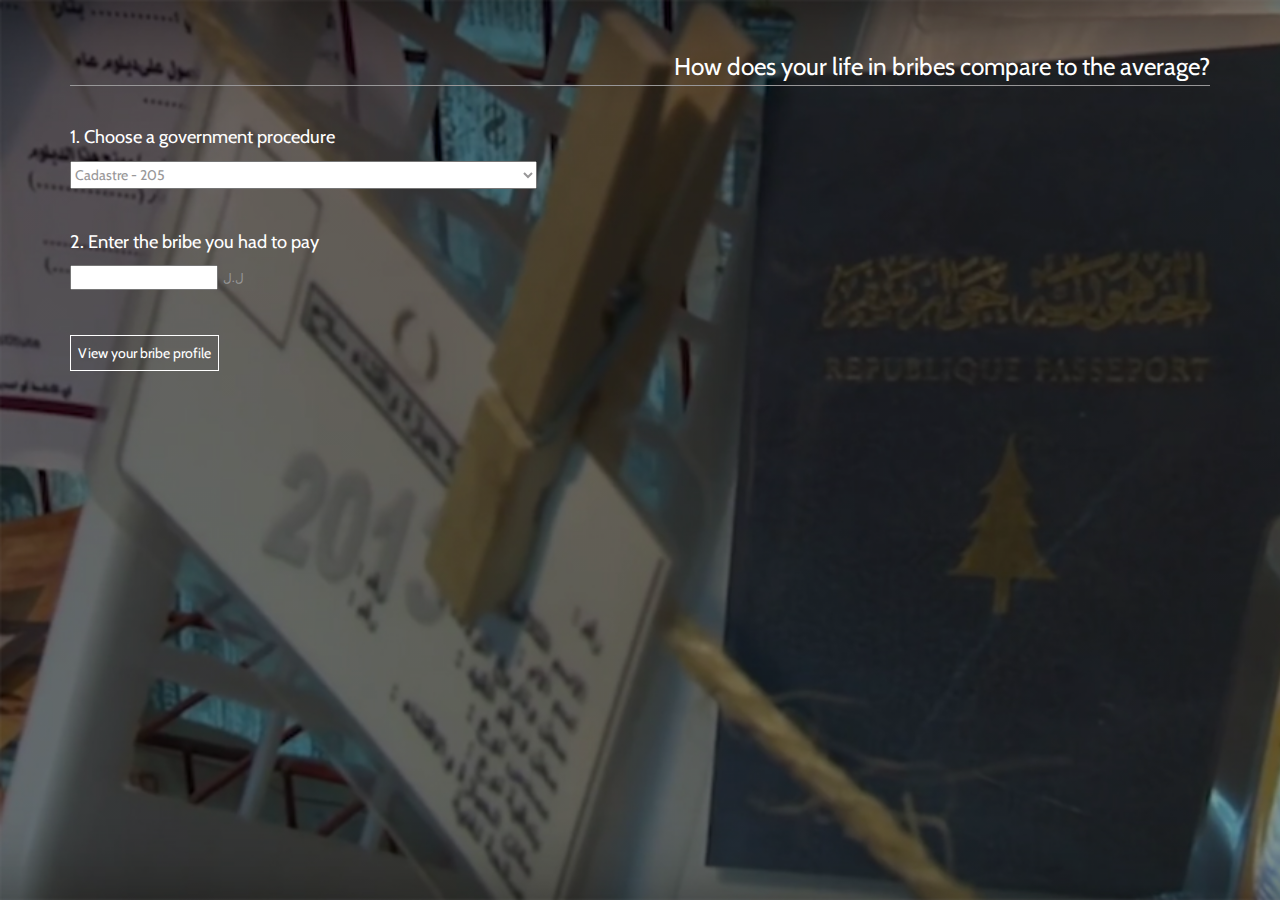
==== profile.html @ c9889b2f "backup profile builder" ====
<!DOCTYPE html>
<html xmlns="http://www.w3.org/1999/xhtml">
<head>
  <meta http-equiv="Content-Type" content="text/html; charset=utf-8" />
  <meta name="viewport" content="width=device-width, initial-scale=1, maximum-scale=1">
  <title>Calculate your bribe profile</title>
  <!-- bower --> 
  <script src="bower_components/jquery/dist/jquery.min.js"></script>
  <script src="bower_components/d3/d3.min.js"></script>
  <script src="bower_components/jquery-countTo/jquery.countTo.js"></script>
  <script src="bower_components/bootstrap/dist/js/bootstrap.min.js"></script>
  <link href='bower_components/bootstrap/dist/css/bootstrap.min.css' rel='stylesheet'/>
  <script src="bower_components/waypoints/lib/jquery.waypoints.min.js"></script>
  <script src="bower_components/waypoints/lib/shortcuts/sticky.min.js"></script>
  <link href='css/style.min.css' rel='stylesheet'/>
</head>
<body>
  <section class="section fullHeight" id="breakdown">
    <div class="container">
      <div class="row">
        <div class="col-md-12">
        <h3>How does your life in bribes compare to the average?</h3>
        
        <h4>1. Choose a government procedure</h4>
        <div id="procedure"></div>

        <h4>2. Enter the bribe you had to pay </h4>
        <input type="number" id="userBribeAmount" min="0"></input>
        <label for="bribeAmount">ل.ل</label>

        <div class="tabulate">  
<!--           <a class="btn reportButton" id="addAnotherBribe" tabindex=0>Add another bribe to your profile</a> -->
          <a class="btn reportButton" id="viewProfile" tabindex=0>View your bribe profile</a> 
        </div>

        </div>
      </div>
    </div>
  </section>
<script src="js/profile.js"></script>
</body>
</html>
---- css/style.min.css ----
@import "https://fonts.googleapis.com/css?family=Sorts+Mill+Goudy|Cabin:400,400italic";@import url(profile.min.css);html,body,div,span,applet,object,iframe,h1,h2,h3,h4,h5,h6,p,blockquote,pre,a,abbr,acronym,address,big,cite,code,del,dfn,em,img,ins,kbd,q,s,samp,small,strike,strong,sub,sup,tt,var,b,u,i,center,dl,dt,dd,ol,ul,li,fieldset,form,label,legend,table,caption,tbody,tfoot,thead,tr,th,td,article,aside,canvas,details,embed,figure,figcaption,footer,header,hgroup,menu,nav,output,ruby,section,summary,time,mark,audio,video{margin:0;padding:0;border:0;font-size:100%;font:inherit;vertical-align:baseline}article,aside,details,figcaption,figure,footer,header,hgroup,menu,nav,section{display:block}body{line-height:1}ol,ul{list-style:none}blockquote,q{quotes:none}blockquote:before,blockquote:after,q:before,q:after{content:'';content:none}table{border-collapse:collapse;border-spacing:0}.serif{font-family:'Sorts Mill Goudy',serif}.sansSerif{font-family:Cabin,sans-serif}.italic{font-style:italic}body{margin:0;color:#686868;line-height:1.5;font-size:16px;font-family:Cabin,sans-serif}h1{color:#d91f2b;font-size:4em;margin:0;text-align:center;font-family:'Sorts Mill Goudy',serif}h2{color:#686868;font-size:3em;font-weight:700;text-align:center;font-style:italic;margin-top:0;font-family:'Sorts Mill Goudy',serif;line-height:1}p{padding-bottom:1em}.stuck{margin:0;height:auto;position:fixed;top:0;z-index:10000;padding-top:2em}.table,#runningTotal{font-size:.6em;margin-left:2em;color:#b1b1b1}#runningTotal{padding-left:.5em}.table>tbody>tr>td,.table>tbody>tr>th,.table>tfoot>tr>td,.table>tfoot>tr>th,.table>thead>tr>td,.table>thead>tr>th{border-color:#cbcacb}table.hidden{display:none}table.visible{display:inline}.fullHeight{height:100vh!important}.parent{position:relative!important}.child{position:absolute!important;top:50%!important;left:50%!important;transform:translate(-50%,-50%)!important}#stage-birth h2,#stage-school h2,#stage-university h2,#stage-workingLife h2,#stage-familyLife h2,#stage-retirement h2{margin-bottom:0;text-align:right;font-size:1.5em;padding-top:2em}section#hero{background-image:linear-gradient(rgba(0,0,0,.6),rgba(0,0,0,.6)),url(../assets/hero.jpg);background-size:cover;position:relative;color:#fff!important}section#breakdown{background-image:linear-gradient(rgba(0,0,0,.4),rgba(0,0,0,.4)),url(../assets/breakdown.jpg);background-size:cover;position:relative;color:#fff!important}section#hero p.small{color:#fff!important;font-size:75%;padding-top:1em;font-style:italic}div.lead{font-size:1.5em;padding:1em;margin:0 auto;text-align:center}section div{font-size:1.15em;text-align:justify}table#table-breakdown{font-size:.25em}section#methodology{background:#686868;color:#fff}section#methodology h3,section#breakdown h3{color:#fff;text-align:right;margin-top:2em}section#methodology p{font-size:.6em}section.report{background:#d91f2b;color:#fff;padding:4em 0 6em 0;text-align:center}section.report h2{font-size:2em;color:#fff}section.report h3{font-size:1em;font-weight:400;font-style:italic;text-align:center}div.report-buttons{margin:0 auto;text-align:center}a.reportButton,a.methodologyButton{border:1px solid #fff;display:inline-block;padding:1em 3em;background:#d91f2b;color:#fff;margin:1em;font-size:.75em;font-family:Cabin,sans-serif;text-decoration:none}a.reportButton:hover,a.reportButton:focus,a.reportButton:active,a.methodologyButton:hover,a.methodologyButton:focus,a.methodologyButton:active{background:#fff;color:#d91f2b}footer{background:#d91f2b;padding:1em;color:#fff}.birth,.school,.university,.workingLife,.familyLife,.retirement{opacity:0}.invisible{border:none}@media (max-width:768px){h1{font-size:3em}h2{font-size:2em}div.lead{width:100%;font-size:1.25em;font-weight:700;padding:0}.child{width:90%}div.inner p{font-size:14px}div.lead .small{font-size:100%}div.inner{width:initial}section div{padding:initial;font-size:1em}section div.child{padding:0;top:40%!important}div.report-buttons{padding-top:0}section.report h2,section.report h3{margin-bottom:0}}@media (min-width:768px){div.inner p{font-size:1em}}
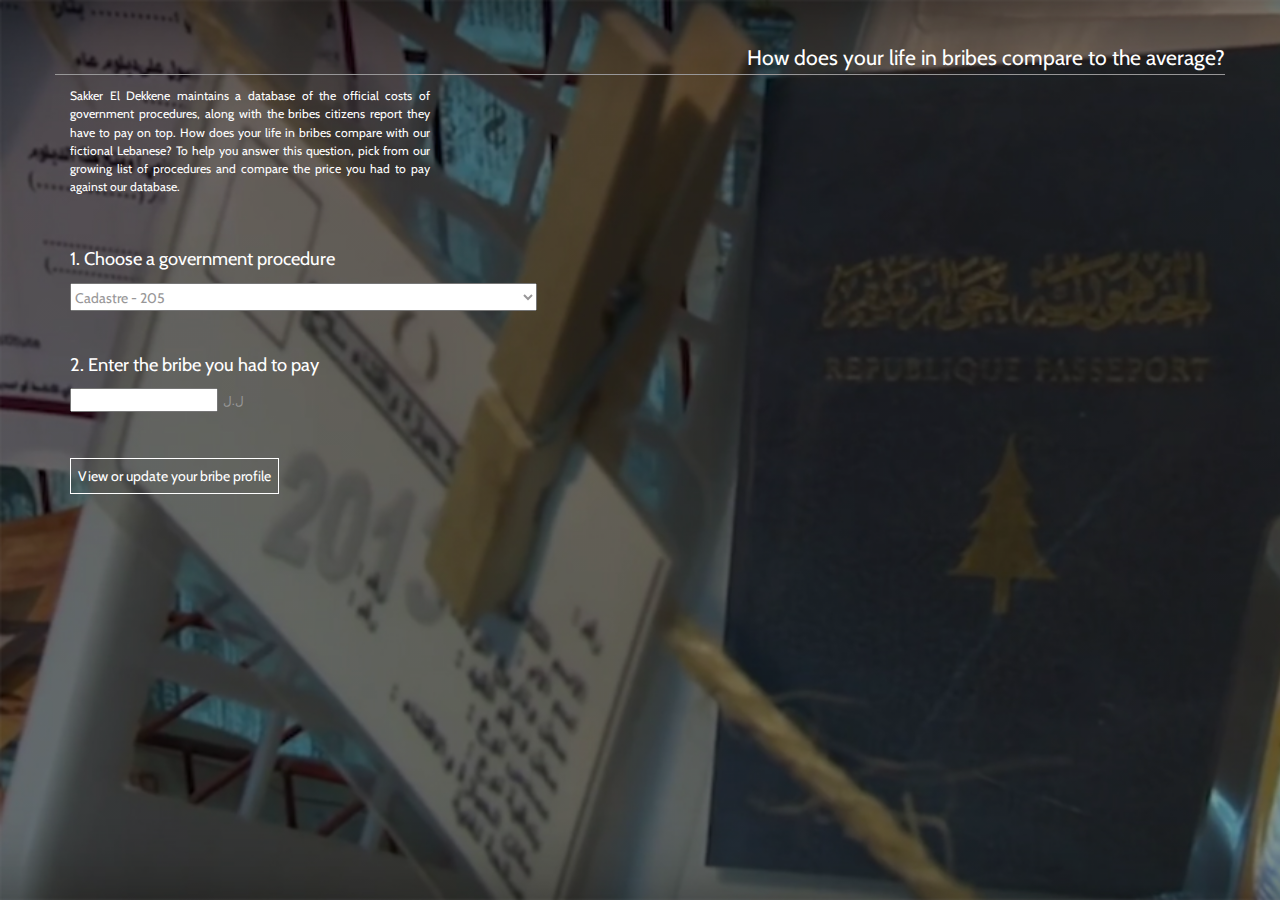
==== commit b278900f: "donut chart to compare bribe paid with actual" ====
--- a/profile.html
+++ b/profile.html
@@ -6,6 +6,16 @@
   <title>Calculate your bribe profile</title>
   <!-- bower --> 
   <script src="bower_components/jquery/dist/jquery.min.js"></script>
+
+  <!-- D3 --> 
+  <script src="bower_components/d3/d3.min.js"></script>
+
+  <!-- Load c3.css -->
+  <link href="bower_components/c3/c3.min.css" rel="stylesheet" type="text/css">
+
+  <!-- Load c3.js -->
+  <script src="bower_components/c3/c3.min.js"></script>
+
   <script src="bower_components/d3/d3.min.js"></script>
   <script src="bower_components/jquery-countTo/jquery.countTo.js"></script>
   <script src="bower_components/bootstrap/dist/js/bootstrap.min.js"></script>
@@ -18,20 +28,25 @@
   <section class="section fullHeight" id="breakdown">
     <div class="container">
       <div class="row">
-        <div class="col-md-12">
         <h3>How does your life in bribes compare to the average?</h3>
-        
-        <h4>1. Choose a government procedure</h4>
-        <div id="procedure"></div>
+        <div class="col-md-4">
 
-        <h4>2. Enter the bribe you had to pay </h4>
-        <input type="number" id="userBribeAmount" min="0"></input>
-        <label for="bribeAmount">ل.ل</label>
+          <p>Sakker El Dekkene maintains a database of the official costs of government procedures, along with the bribes citizens report they have to pay on top. How does your life in bribes compare with our fictional Lebanese? To help you answer this question, pick from our growing list of procedures and compare the price you had to pay against our database. </p>
 
-        <div class="tabulate">  
-<!--           <a class="btn reportButton" id="addAnotherBribe" tabindex=0>Add another bribe to your profile</a> -->
-          <a class="btn reportButton" id="viewProfile" tabindex=0>View your bribe profile</a> 
+          <h4>1. Choose a government procedure</h4>
+          <div id="procedure"></div>
+
+          <h4>2. Enter the bribe you had to pay </h4>
+          <input type="number" id="userBribeAmount" min="0"></input>
+          <label for="bribeAmount">ل.ل</label>
+
+          <div class="tabulate">  
+            <!-- <a class="btn reportButton" id="addAnotherBribe" tabindex=0>Add another bribe to your profile</a> -->
+            <a class="btn reportButton" id="viewProfile" tabindex=0>View or update your bribe profile</a> 
+          </div>
         </div>
+        <div class="col-md-8" id="visContain">
+          <div id="vis"></div>
 
         </div>
       </div>
--- a/bower_components/c3/c3.min.css
+++ b/bower_components/c3/c3.min.css
@@ -0,0 +1 @@
+.c3 svg{font:10px sans-serif}.c3 line,.c3 path{fill:none;stroke:#000}.c3 text{-webkit-user-select:none;-moz-user-select:none;user-select:none}.c3-bars path,.c3-event-rect,.c3-legend-item-tile,.c3-xgrid-focus,.c3-ygrid{shape-rendering:crispEdges}.c3-chart-arc path{stroke:#fff}.c3-chart-arc text{fill:#fff;font-size:13px}.c3-grid line{stroke:#aaa}.c3-grid text{fill:#aaa}.c3-xgrid,.c3-ygrid{stroke-dasharray:3 3}.c3-text.c3-empty{fill:gray;font-size:2em}.c3-line{stroke-width:1px}.c3-circle._expanded_{stroke-width:1px;stroke:#fff}.c3-selected-circle{fill:#fff;stroke-width:2px}.c3-bar{stroke-width:0}.c3-bar._expanded_{fill-opacity:.75}.c3-target.c3-focused{opacity:1}.c3-target.c3-focused path.c3-line,.c3-target.c3-focused path.c3-step{stroke-width:2px}.c3-target.c3-defocused{opacity:.3!important}.c3-region{fill:#4682b4;fill-opacity:.1}.c3-brush .extent{fill-opacity:.1}.c3-legend-item{font-size:12px}.c3-legend-item-hidden{opacity:.15}.c3-legend-background{opacity:.75;fill:#fff;stroke:#d3d3d3;stroke-width:1}.c3-tooltip-container{z-index:10}.c3-tooltip{border-collapse:collapse;border-spacing:0;background-color:#fff;empty-cells:show;-webkit-box-shadow:7px 7px 12px -9px #777;-moz-box-shadow:7px 7px 12px -9px #777;box-shadow:7px 7px 12px -9px #777;opacity:.9}.c3-tooltip tr{border:1px solid #CCC}.c3-tooltip th{background-color:#aaa;font-size:14px;padding:2px 5px;text-align:left;color:#FFF}.c3-tooltip td{font-size:13px;padding:3px 6px;background-color:#fff;border-left:1px dotted #999}.c3-tooltip td>span{display:inline-block;width:10px;height:10px;margin-right:6px}.c3-tooltip td.value{text-align:right}.c3-area{stroke-width:0;opacity:.2}.c3-chart-arcs-title{dominant-baseline:middle;font-size:1.3em}.c3-chart-arcs .c3-chart-arcs-background{fill:#e0e0e0;stroke:none}.c3-chart-arcs .c3-chart-arcs-gauge-unit{fill:#000;font-size:16px}.c3-chart-arcs .c3-chart-arcs-gauge-max,.c3-chart-arcs .c3-chart-arcs-gauge-min{fill:#777}.c3-chart-arc .c3-gauge-value{fill:#000}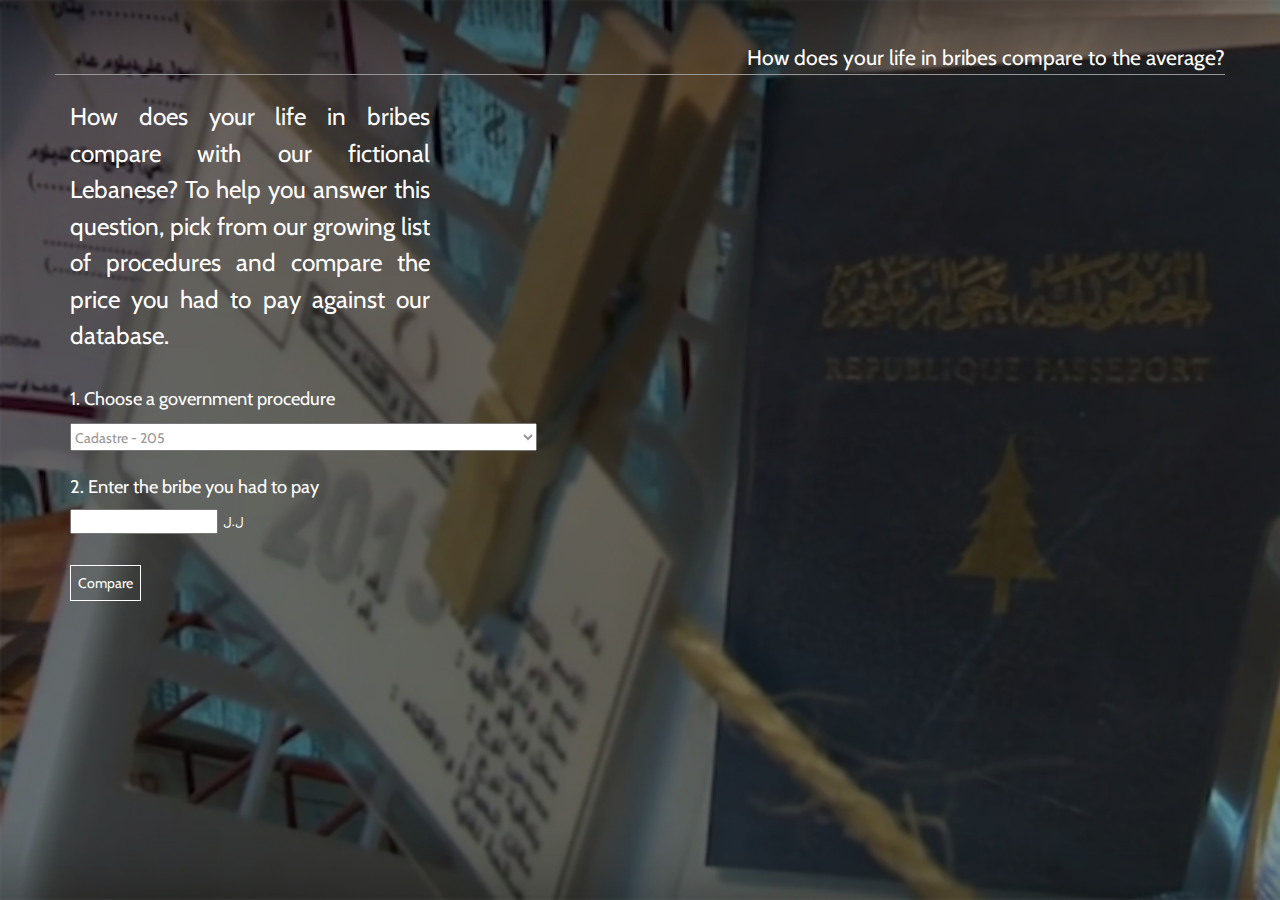
==== commit 942329f1: "fixing scroll up bug" ====
--- a/profile.html
+++ b/profile.html
@@ -31,7 +31,7 @@
         <h3>How does your life in bribes compare to the average?</h3>
         <div class="col-md-4">
 
-          <p>Sakker El Dekkene maintains a database of the official costs of government procedures, along with the bribes citizens report they have to pay on top. How does your life in bribes compare with our fictional Lebanese? To help you answer this question, pick from our growing list of procedures and compare the price you had to pay against our database. </p>
+          <p>How does your life in bribes compare with our fictional Lebanese? To help you answer this question, pick from our growing list of procedures and compare the price you had to pay against our database. </p>
 
           <h4>1. Choose a government procedure</h4>
           <div id="procedure"></div>
@@ -42,7 +42,7 @@
 
           <div class="tabulate">  
             <!-- <a class="btn reportButton" id="addAnotherBribe" tabindex=0>Add another bribe to your profile</a> -->
-            <a class="btn reportButton" id="viewProfile" tabindex=0>View or update your bribe profile</a> 
+            <a class="btn reportButton" id="viewProfile" tabindex=0>Compare</a> 
           </div>
         </div>
         <div class="col-md-8" id="visContain">
--- a/css/style.min.css
+++ b/css/style.min.css
@@ -1 +1 @@
-@import "https://fonts.googleapis.com/css?family=Sorts+Mill+Goudy|Cabin:400,400italic";@import url(profile.min.css);html,body,div,span,applet,object,iframe,h1,h2,h3,h4,h5,h6,p,blockquote,pre,a,abbr,acronym,address,big,cite,code,del,dfn,em,img,ins,kbd,q,s,samp,small,strike,strong,sub,sup,tt,var,b,u,i,center,dl,dt,dd,ol,ul,li,fieldset,form,label,legend,table,caption,tbody,tfoot,thead,tr,th,td,article,aside,canvas,details,embed,figure,figcaption,footer,header,hgroup,menu,nav,output,ruby,section,summary,time,mark,audio,video{margin:0;padding:0;border:0;font-size:100%;font:inherit;vertical-align:baseline}article,aside,details,figcaption,figure,footer,header,hgroup,menu,nav,section{display:block}body{line-height:1}ol,ul{list-style:none}blockquote,q{quotes:none}blockquote:before,blockquote:after,q:before,q:after{content:'';content:none}table{border-collapse:collapse;border-spacing:0}.serif{font-family:'Sorts Mill Goudy',serif}.sansSerif{font-family:Cabin,sans-serif}.italic{font-style:italic}body{margin:0;color:#686868;line-height:1.5;font-size:16px;font-family:Cabin,sans-serif}h1{color:#d91f2b;font-size:4em;margin:0;text-align:center;font-family:'Sorts Mill Goudy',serif}h2{color:#686868;font-size:3em;font-weight:700;text-align:center;font-style:italic;margin-top:0;font-family:'Sorts Mill Goudy',serif;line-height:1}p{padding-bottom:1em}.stuck{margin:0;height:auto;position:fixed;top:0;z-index:10000;padding-top:2em}.table,#runningTotal{font-size:.6em;margin-left:2em;color:#b1b1b1}#runningTotal{padding-left:.5em}.table>tbody>tr>td,.table>tbody>tr>th,.table>tfoot>tr>td,.table>tfoot>tr>th,.table>thead>tr>td,.table>thead>tr>th{border-color:#cbcacb}table.hidden{display:none}table.visible{display:inline}.fullHeight{height:100vh!important}.parent{position:relative!important}.child{position:absolute!important;top:50%!important;left:50%!important;transform:translate(-50%,-50%)!important}#stage-birth h2,#stage-school h2,#stage-university h2,#stage-workingLife h2,#stage-familyLife h2,#stage-retirement h2{margin-bottom:0;text-align:right;font-size:1.5em;padding-top:2em}section#hero{background-image:linear-gradient(rgba(0,0,0,.6),rgba(0,0,0,.6)),url(../assets/hero.jpg);background-size:cover;position:relative;color:#fff!important}section#breakdown{background-image:linear-gradient(rgba(0,0,0,.4),rgba(0,0,0,.4)),url(../assets/breakdown.jpg);background-size:cover;position:relative;color:#fff!important}section#hero p.small{color:#fff!important;font-size:75%;padding-top:1em;font-style:italic}div.lead{font-size:1.5em;padding:1em;margin:0 auto;text-align:center}section div{font-size:1.15em;text-align:justify}table#table-breakdown{font-size:.25em}section#methodology{background:#686868;color:#fff}section#methodology h3,section#breakdown h3{color:#fff;text-align:right;margin-top:2em}section#methodology p{font-size:.6em}section.report{background:#d91f2b;color:#fff;padding:4em 0 6em 0;text-align:center}section.report h2{font-size:2em;color:#fff}section.report h3{font-size:1em;font-weight:400;font-style:italic;text-align:center}div.report-buttons{margin:0 auto;text-align:center}a.reportButton,a.methodologyButton{border:1px solid #fff;display:inline-block;padding:1em 3em;background:#d91f2b;color:#fff;margin:1em;font-size:.75em;font-family:Cabin,sans-serif;text-decoration:none}a.reportButton:hover,a.reportButton:focus,a.reportButton:active,a.methodologyButton:hover,a.methodologyButton:focus,a.methodologyButton:active{background:#fff;color:#d91f2b}footer{background:#d91f2b;padding:1em;color:#fff}.birth,.school,.university,.workingLife,.familyLife,.retirement{opacity:0}.invisible{border:none}@media (max-width:768px){h1{font-size:3em}h2{font-size:2em}div.lead{width:100%;font-size:1.25em;font-weight:700;padding:0}.child{width:90%}div.inner p{font-size:14px}div.lead .small{font-size:100%}div.inner{width:initial}section div{padding:initial;font-size:1em}section div.child{padding:0;top:40%!important}div.report-buttons{padding-top:0}section.report h2,section.report h3{margin-bottom:0}}@media (min-width:768px){div.inner p{font-size:1em}}+@import "https://fonts.googleapis.com/css?family=Sorts+Mill+Goudy|Cabin:400,400italic";@import url(profile.min.css);html,body,div,span,applet,object,iframe,h1,h2,h3,h4,h5,h6,p,blockquote,pre,a,abbr,acronym,address,big,cite,code,del,dfn,em,img,ins,kbd,q,s,samp,small,strike,strong,sub,sup,tt,var,b,u,i,center,dl,dt,dd,ol,ul,li,fieldset,form,label,legend,table,caption,tbody,tfoot,thead,tr,th,td,article,aside,canvas,details,embed,figure,figcaption,footer,header,hgroup,menu,nav,output,ruby,section,summary,time,mark,audio,video{margin:0;padding:0;border:0;font-size:100%;font:inherit;vertical-align:baseline}article,aside,details,figcaption,figure,footer,header,hgroup,menu,nav,section{display:block}body{line-height:1}ol,ul{list-style:none}blockquote,q{quotes:none}blockquote:before,blockquote:after,q:before,q:after{content:'';content:none}table{border-collapse:collapse;border-spacing:0}.serif{font-family:'Sorts Mill Goudy',serif}.sansSerif{font-family:Cabin,sans-serif}.italic{font-style:italic}body{margin:0;color:#686868;line-height:1.5;font-size:16px;font-family:Cabin,sans-serif}h1{color:#d91f2b;font-size:4em;margin:0;text-align:center;font-family:'Sorts Mill Goudy',serif}h2{color:#686868;font-size:3em;font-weight:700;text-align:center;font-style:italic;margin-top:0;font-family:'Sorts Mill Goudy',serif;line-height:1}p{padding-bottom:.5em}.stuck{margin:0;height:auto;position:fixed;top:0;z-index:10000;padding-top:2em}.table,#runningTotal{font-size:.6em;margin-left:2em;color:#b1b1b1}#runningTotal{padding-left:.5em}.table>tbody>tr>td,.table>tbody>tr>th,.table>tfoot>tr>td,.table>tfoot>tr>th,.table>thead>tr>td,.table>thead>tr>th{border-color:#cbcacb}table.hidden{display:none}table.visible{display:inline}.fullHeight{height:100vh!important}.parent{position:relative!important}.child{position:absolute!important;top:50%!important;left:50%!important;transform:translate(-50%,-50%)!important}#stage-birth h2,#stage-school h2,#stage-university h2,#stage-workingLife h2,#stage-familyLife h2,#stage-retirement h2{margin-bottom:0;text-align:right;font-size:1.5em;padding-top:2em}section#hero{background-image:linear-gradient(rgba(0,0,0,.6),rgba(0,0,0,.6)),url(../assets/hero.jpg);background-size:cover;position:relative;color:#fff!important}section#breakdown{background-image:linear-gradient(rgba(0,0,0,.4),rgba(0,0,0,.4)),url(../assets/breakdown.jpg);background-size:cover;position:relative;color:#fff!important}section#hero p.small{color:#fff!important;font-size:75%;padding-top:1em;font-style:italic}div.lead{font-size:1.5em;padding:1em;margin:0 auto;text-align:center}section div{font-size:1.15em;text-align:justify}table#table-breakdown{font-size:.25em}section#methodology{background:#686868;color:#fff}section#methodology h3,section#breakdown h3{color:#fff;text-align:right;margin-top:2em}section#methodology p{font-size:.6em}section.report{background:#d91f2b;color:#fff;padding:4em 0 6em 0;text-align:center}section.report h2{font-size:2em;color:#fff}section.report h3{font-size:1em;font-weight:400;font-style:italic;text-align:center}div.report-buttons{margin:0 auto;text-align:center}a.reportButton,a.methodologyButton{border:1px solid #fff;display:inline-block;padding:1em 3em;background:#d91f2b;color:#fff;margin:1em;font-size:.75em;font-family:Cabin,sans-serif;text-decoration:none}a.reportButton:hover,a.reportButton:focus,a.reportButton:active,a.methodologyButton:hover,a.methodologyButton:focus,a.methodologyButton:active{background:#fff;color:#d91f2b}footer{background:#d91f2b;padding:1em;color:#fff}.birth,.school,.university,.workingLife,.familyLife,.retirement{opacity:0}.invisible{border:none}@media (max-width:768px){h1{font-size:3em}h2{font-size:2em}div.lead{width:100%;font-size:1.25em;font-weight:700;padding:0}.child{width:90%}div.inner p{font-size:14px}div.lead .small{font-size:100%}div.inner{width:initial}section div{padding:initial;font-size:1em}section div.child{padding:0;top:40%!important}div.report-buttons{padding-top:0}section.report h2,section.report h3{margin-bottom:0}.table,#runningTotal{margin-left:0}}@media (min-width:768px){div.inner p{font-size:1em}}@media (min-width:1200px){#methodology p,#breakdown p{font-size:1em!important}}